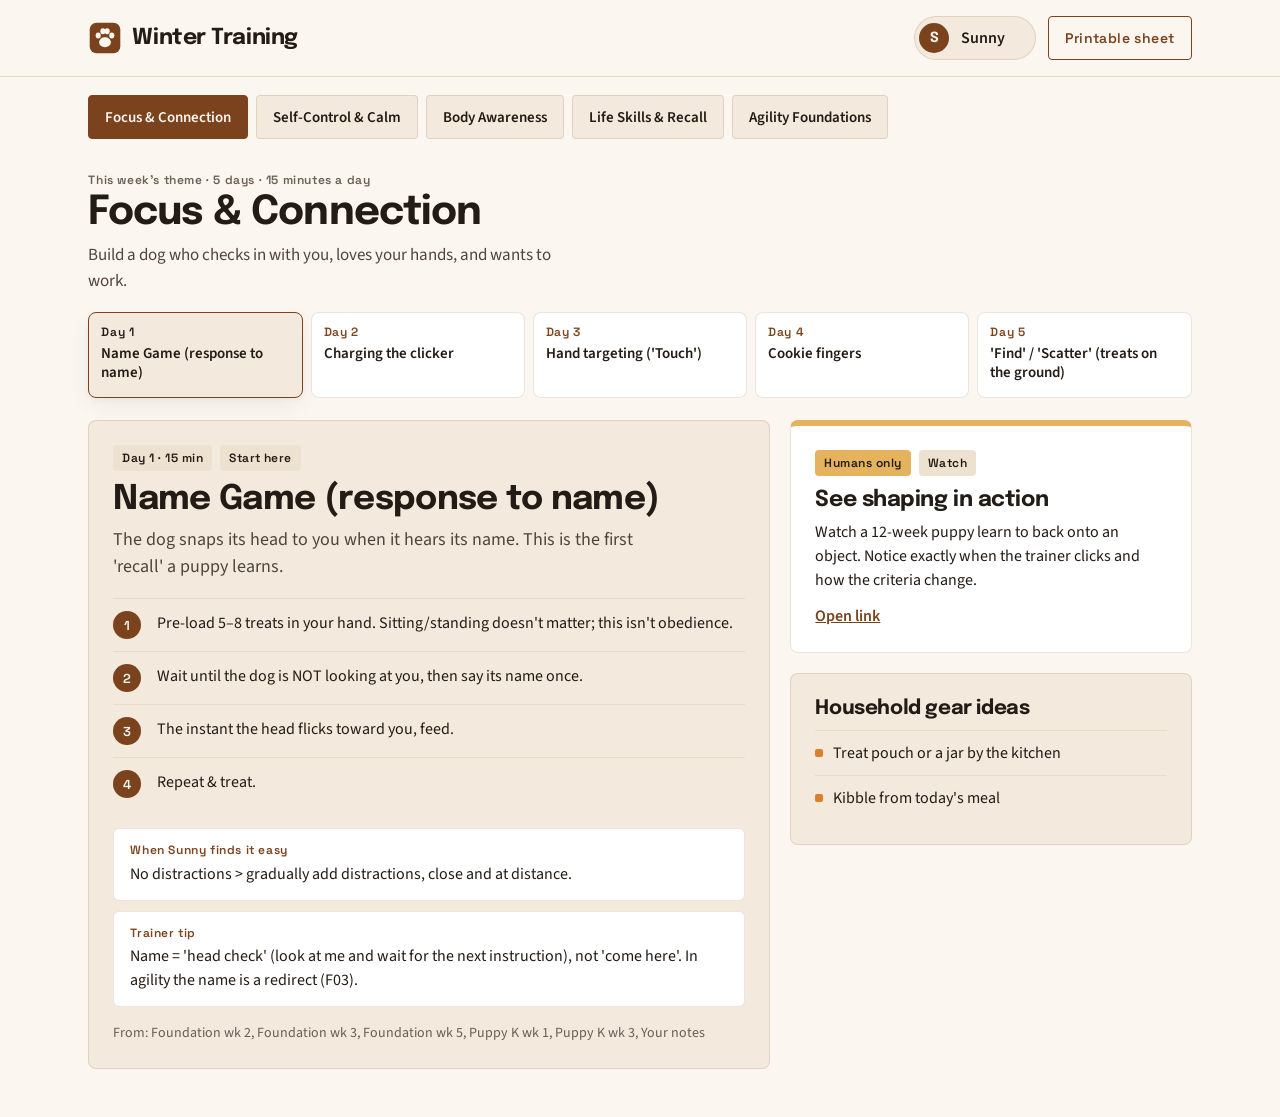
==== index.html @ 479f9213 "Winter Training planner: HTML/CSS/JS web app 5 themed tracks x 5 daily drills from the Sundog curric" ====
<!DOCTYPE html>
<html lang="en">
<head>
<meta charset="utf-8">
<meta name="viewport" content="width=device-width, initial-scale=1">
<title>Winter Training Planner</title>
<link rel="preconnect" href="https://fonts.googleapis.com">
<link rel="preconnect" href="https://fonts.gstatic.com" crossorigin>
<link href="https://fonts.googleapis.com/css2?family=Epilogue:wght@600;700&family=Source+Sans+3:wght@400;600&family=Space+Grotesk:wght@500;600&display=swap" rel="stylesheet">
<link rel="icon" href="data:image/svg+xml,%3Csvg xmlns=%27http://www.w3.org/2000/svg%27 viewBox=%270 0 40 40%27%3E%3Crect width=%2740%27 height=%2740%27 rx=%278%27 fill=%27%237A431D%27/%3E%3Cg fill=%27%23FBF7F0%27%3E%3Cellipse cx=%2720%27 cy=%2725%27 rx=%277%27 ry=%276%27/%3E%3Cellipse cx=%2712%27 cy=%2717%27 rx=%273%27 ry=%273.6%27/%3E%3Cellipse cx=%2717.5%27 cy=%2712%27 rx=%273%27 ry=%273.6%27/%3E%3Cellipse cx=%2722.5%27 cy=%2712%27 rx=%273%27 ry=%273.6%27/%3E%3Cellipse cx=%2728%27 cy=%2717%27 rx=%273%27 ry=%273.6%27/%3E%3C/g%3E%3C/svg%3E">
<link rel="stylesheet" href="css/tokens.css">
<link rel="stylesheet" href="css/app.css">
<link rel="stylesheet" href="css/print.css">
</head>
<body>
<div class="app">
<header><div class="wrap hd">
  <div class="brand">
    <svg viewBox="0 0 40 40" aria-hidden="true"><rect x="2" y="2" width="36" height="36" rx="8" fill="#7A431D"/><g fill="#FBF7F0"><ellipse cx="20" cy="25" rx="7" ry="6"/><ellipse cx="12" cy="17" rx="3" ry="3.6"/><ellipse cx="17.5" cy="12" rx="3" ry="3.6"/><ellipse cx="22.5" cy="12" rx="3" ry="3.6"/><ellipse cx="28" cy="17" rx="3" ry="3.6"/></g></svg>
    <h1>Winter Training</h1>
  </div>
  <label class="dog" for="dogname"><span class="pip" id="pip">S</span><input id="dogname" value="Sunny" aria-label="Your dog's name" maxlength="16"></label>
  <button class="btn btn2" id="printbtn" type="button">Printable sheet</button>
</div></header>
<main class="wrap">
  <nav class="tracks" id="tracks" aria-label="Pick this week's theme"></nav>
  <section class="intro">
    <div><span class="lab wk">This week's theme · 5 days · 15 minutes a day</span><h2 id="tname"></h2><p id="tblurb"></p></div>
  </section>
  <div class="days" id="days" role="group" aria-label="Days"></div>
  <div class="main">
    <article class="card drill" id="drill"></article>
    <div class="side"><section class="card bonus" id="bonus"></section><section class="card gear" id="gear"></section></div>
  </div>
</main>
</div>
<div class="sbar no-print"><button class="btn btn1" id="doprint" type="button">Print this sheet</button><button class="btn btn2" id="back" type="button">Back to planner</button><span class="small" style="align-self:center">If printing is blocked here, download the page and print it from your browser.</span></div>
<section class="sheet printable-page-container" id="sheet"></section>
<script src="js/app.js" defer></script>
</body>
</html>
---- css/tokens.css ----
/* Winter Training design tokens (see docs/DESIGN.md). No green. */
/* VOICE everyday: calm, warm, low-pressure; one drill a day, no timers or scores
   IDEA a saddle-leather training journal on a birch table: one weekly theme, five day pages
   PICTURE the live day card itself: drill, steps, gear, with a human bonus beside it
   COLOUR Winter Training tokens: sand #FBF7F0, wheat #F3E9DC, acorn #7A431D, amber #D9822B, honey #E5B25D, espresso #231B15. No green.
   TYPE Epilogue headings, Source Sans 3 body, Space Grotesk labels
   LAYOUT header > theme bar > day strip > drill card (wide) + bonus & gear column; stacks under 760px */
:root{color-scheme:light dark;
 --bg:light-dark(#FBF7F0,#1c1511);--card:light-dark(#F3E9DC,#2a201a);--card2:light-dark(#FFFFFF,#33281f);--over:light-dark(#EDE1D0,#3b2e24);
 --ink:light-dark(#231B15,#F3E9DC);--ink2:light-dark(#52443c,#d7c2b7);--muted:light-dark(#6B5E52,#b9a594);
 --acorn:light-dark(#7A431D,#ffb68a);--acornH:light-dark(#633516,#ffc9a6);--onacorn:light-dark(#FBF7F0,#321300);
 --amber:#D9822B;--honey:light-dark(#E5B25D,#f2be68);--line:light-dark(#EADBC8,#4a3b30);--edge:light-dark(rgba(122,67,29,.14),rgba(255,182,138,.16));
 --shadow:0 8px 24px -4px rgba(35,27,21,.08),0 2px 6px -1px rgba(35,27,21,.04)}
:root[data-theme=light]{color-scheme:light}:root[data-theme=dark]{color-scheme:dark}
/* printable sheet */
---- css/app.css ----
*{box-sizing:border-box;min-width:0}
html,body{margin:0}
body{background:var(--bg);color:var(--ink);font:16px/1.5 "Source Sans 3",system-ui,sans-serif;overflow-x:clip}
h1,h2,h3{font-family:Epilogue,Georgia,serif;margin:0;letter-spacing:-.02em;line-height:1.1}
.lab{font:600 12px/1.2 "Space Grotesk",system-ui,sans-serif;letter-spacing:.05em}
.wrap{max-width:1180px;margin:0 auto;padding:0 max(3vw,16px)}
header{border-bottom:1px solid var(--line)}
.hd{display:flex;align-items:center;gap:12px;flex-wrap:wrap;padding-block:16px}
.brand{display:flex;align-items:center;gap:10px;margin-right:auto}
.brand svg{width:34px;height:34px;flex:none}
.brand h1{font-size:22px}
.dog{display:flex;align-items:center;gap:8px;background:var(--card);border:1px solid var(--edge);border-radius:999px;padding:4px 6px 4px 4px}
.pip{width:30px;height:30px;border-radius:50%;background:var(--acorn);color:var(--onacorn);display:grid;place-items:center;font:700 14px Epilogue,serif}
.dog input{border:0;background:transparent;color:var(--ink);font:600 16px "Source Sans 3",sans-serif;width:9ch;padding:6px 4px;border-radius:4px}
.dog input:focus-visible{outline:2px solid var(--amber);outline-offset:2px}
button{font:inherit;cursor:pointer}
.btn{min-height:44px;padding:0 16px;border-radius:4px;font:600 14px/1 "Space Grotesk",sans-serif;letter-spacing:.03em}
.btn2{background:var(--bg);border:1.5px solid var(--acorn);color:var(--acorn)}
.btn2:hover{background:var(--card)}
.btn1{background:var(--acorn);border:0;color:var(--onacorn)}
.btn1:hover{background:var(--acornH)}
button:focus-visible,a:focus-visible{outline:2px solid var(--amber);outline-offset:2px}
.tracks{display:flex;gap:8px;overflow-x:auto;padding-block:18px 6px;scrollbar-width:thin}
.tr{flex:none;min-height:44px;padding:0 16px;border-radius:4px;border:1px solid var(--edge);background:var(--card);color:var(--ink);font:600 15px "Source Sans 3",sans-serif}
.tr[aria-pressed=true]{background:var(--acorn);color:var(--onacorn);border-color:var(--acorn)}
.intro{display:flex;justify-content:space-between;align-items:end;gap:16px;flex-wrap:wrap;padding-block:22px 18px}
.intro h2{font-size:clamp(28px,4vw,40px);text-wrap:balance}
.intro p{margin:8px 0 0;color:var(--ink2);max-width:60ch;font-size:17px}
.wk{color:var(--muted)}
.days{display:grid;grid-template-columns:repeat(5,minmax(0,1fr));gap:8px;margin-bottom:22px}
.day{text-align:left;padding:12px 12px 14px;border-radius:8px;border:1px solid var(--edge);background:var(--card2);color:var(--ink);min-height:84px;display:flex;flex-direction:column;gap:6px}
.day .lab{color:var(--acorn)}
.day b{font:600 15px/1.25 "Source Sans 3",sans-serif}
.day[aria-pressed=true]{background:var(--card);border:1.5px solid var(--acorn);box-shadow:var(--shadow)}
.day[aria-pressed=true] .lab{color:var(--ink)}
.main{display:grid;grid-template-columns:minmax(0,1.7fr) minmax(0,1fr);gap:20px;padding-bottom:48px;align-items:start}
.card{background:var(--card);border:1px solid var(--edge);border-radius:8px;padding:24px}
.drill h3{font-size:clamp(26px,3.2vw,34px);margin:10px 0 8px}
.meta{display:flex;flex-wrap:wrap;gap:8px;align-items:center}
.chip{display:inline-flex;align-items:center;min-height:26px;padding:3px 9px;border-radius:4px;background:var(--over);color:var(--ink);font:600 12px/1.2 "Space Grotesk",sans-serif;letter-spacing:.04em}
.chip.h{background:var(--honey);color:#231B15}
.cue{background:var(--ink);color:var(--bg);border-radius:999px}
.purpose{font-size:18px;color:var(--ink2);margin:0 0 18px;max-width:62ch}
.steps{list-style:none;margin:0 0 18px;padding:0;counter-reset:s}
.steps li{counter-increment:s;display:grid;grid-template-columns:32px minmax(0,1fr);gap:12px;padding:12px 0;border-top:1px solid var(--line)}
.steps li::before{content:counter(s);width:28px;height:28px;border-radius:50%;background:var(--acorn);color:var(--onacorn);display:grid;place-items:center;font:600 13px "Space Grotesk",sans-serif}
.note{display:grid;gap:4px;padding:14px 16px;border-radius:6px;background:var(--card2);border:1px solid var(--edge);margin-top:10px}
.note .lab{color:var(--acorn)}
.src{margin:16px 0 0;color:var(--muted);font-size:14px}
.side{display:grid;gap:20px}
.bonus{background:var(--card2);border-top:6px solid var(--honey)}
.bonus h3{font-size:22px;margin:12px 0 8px}
.bonus p{margin:0 0 12px}
.bonus a{color:var(--acorn);font-weight:600}
.gear h3{font-size:20px;margin-bottom:10px}
.gear ul{margin:0;padding:0;list-style:none}
.gear li{padding:10px 0;border-top:1px solid var(--line);display:flex;gap:10px}
.gear li::before{content:"";flex:none;width:8px;height:8px;margin-top:8px;border-radius:2px;background:var(--amber)}
.small{font-size:14px;color:var(--muted)}
.sheet{display:none;background:#fff;color:#231B15;max-width:8.5in;margin:24px auto;padding:.5in;border:1px solid #D6C8B7}
.sheet h2{font-size:24px}.sheet .sub{margin:4px 0 14px;font-size:13px;color:#52443c}
.sheet table{width:100%;border-collapse:collapse;font-size:12px;line-height:1.35}
.sheet th,.sheet td{border-top:1px solid #D6C8B7;padding:7px 6px;vertical-align:top;text-align:left}
.sheet th{font:600 11px "Space Grotesk",sans-serif;letter-spacing:.05em}
.sheet td b{font-size:13px}
.sheet .box{width:14px;height:14px;border:1.5px solid #A89887;border-radius:2px;display:inline-block}
.sheet .notes{margin-top:12px;border:1px solid #D6C8B7;height:1in;padding:6px;font-size:11px;color:#6B5E52}
body.printing .app{display:none}body.printing .sheet{display:block}
.sbar{display:none;justify-content:center;gap:10px;padding:16px;flex-wrap:wrap}
body.printing .sbar{display:flex}
@media(max-width:760px){.main{grid-template-columns:minmax(0,1fr)}.days{grid-template-columns:none;grid-auto-flow:column;grid-auto-columns:minmax(150px,46%);overflow-x:auto;padding-bottom:4px}.card{padding:18px}}
@media(prefers-reduced-motion:no-preference){.drill,.bonus,.gear{animation:in .25s ease-out}@keyframes in{from{opacity:.4;transform:translateY(4px)}to{opacity:1;transform:none}}}
---- css/print.css ----
/* One-page Letter printable sheet */
@media print{
 @page{size:letter portrait;margin:.5in}
 body{background:#FFFFFF!important;color:#000!important;-webkit-print-color-adjust:exact;print-color-adjust:exact}
 .app,.sbar,.no-print{display:none!important}
 .sheet{display:block!important;margin:0;padding:0;border:0;max-width:none;page-break-inside:avoid}
}
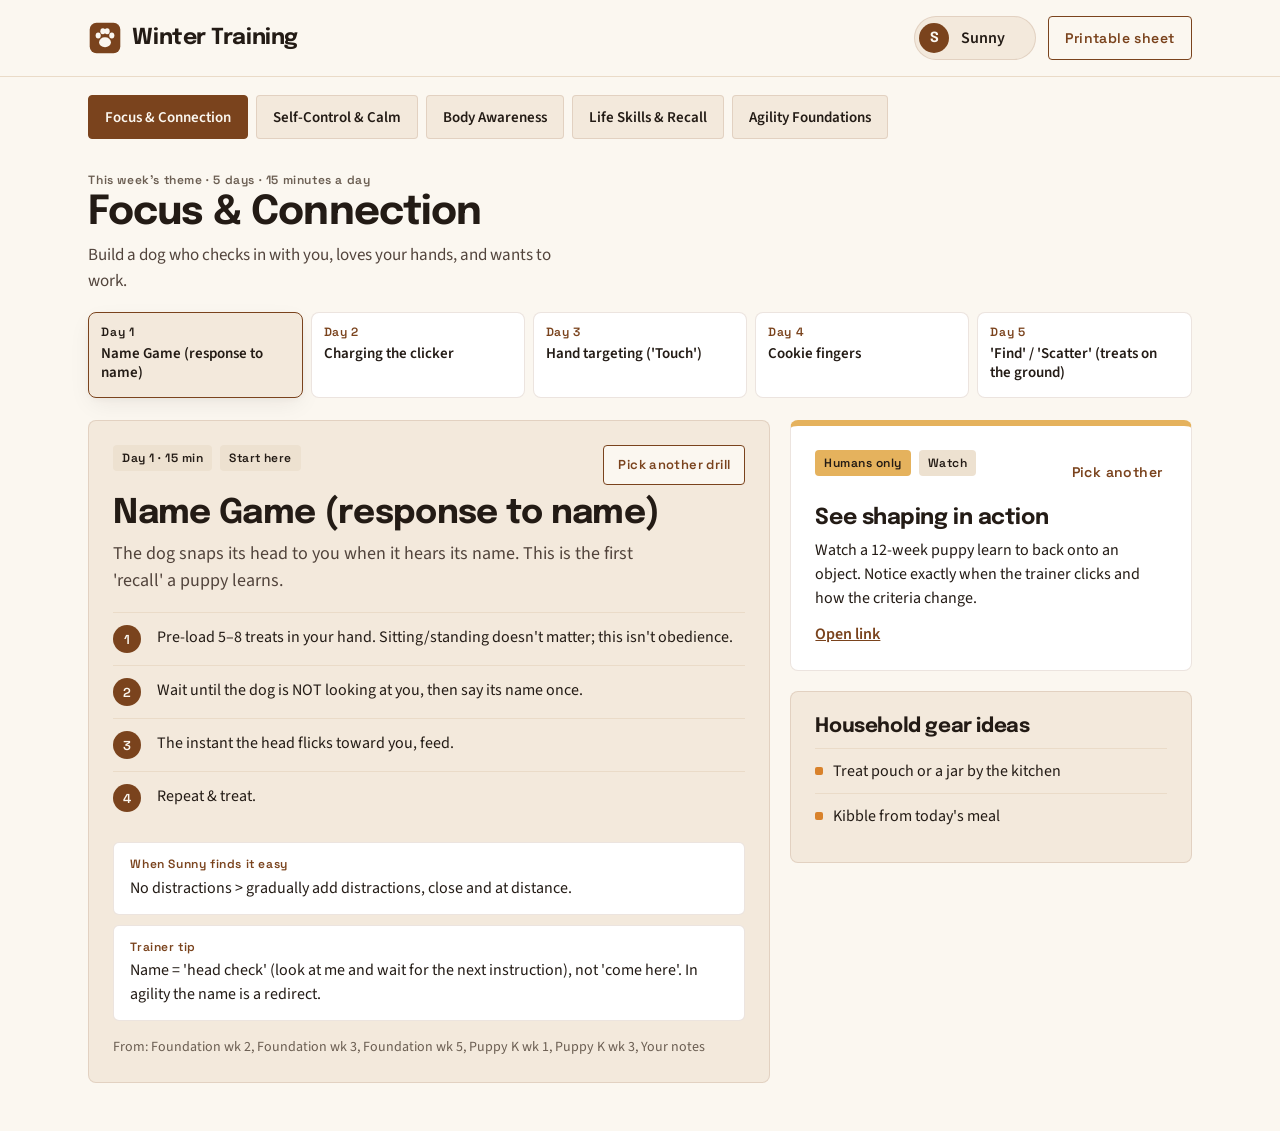
==== commit ce567cde: "Add 'Pick another' swaps and remove source codes from drill text - Pick another drill: cycles throug" ====
--- a/index.html
+++ b/index.html
@@ -26,6 +26,7 @@
   <nav class="tracks" id="tracks" aria-label="Pick this week's theme"></nav>
   <section class="intro">
     <div><span class="lab wk">This week's theme · 5 days · 15 minutes a day</span><h2 id="tname"></h2><p id="tblurb"></p></div>
+    <button class="ghost" id="reset" type="button" hidden>Reset week</button>
   </section>
   <div class="days" id="days" role="group" aria-label="Days"></div>
   <div class="main">
--- a/css/app.css
+++ b/css/app.css
@@ -70,3 +70,8 @@
 body.printing .sbar{display:flex}
 @media(max-width:760px){.main{grid-template-columns:minmax(0,1fr)}.days{grid-template-columns:none;grid-auto-flow:column;grid-auto-columns:minmax(150px,46%);overflow-x:auto;padding-bottom:4px}.card{padding:18px}}
 @media(prefers-reduced-motion:no-preference){.drill,.bonus,.gear{animation:in .25s ease-out}@keyframes in{from{opacity:.4;transform:translateY(4px)}to{opacity:1;transform:none}}}
+.cardtop{display:flex;justify-content:space-between;align-items:flex-start;gap:12px;flex-wrap:wrap}
+.swap{min-height:40px;padding:0 14px;font-size:13px}
+.ghost{min-height:44px;padding:0 4px;background:none;border:0;color:var(--acorn);font:600 14px/1 "Space Grotesk",sans-serif;letter-spacing:.03em;text-decoration:underline;text-decoration-color:transparent;text-underline-offset:4px}
+.ghost:hover{text-decoration-color:currentColor}
+[hidden]{display:none!important}
